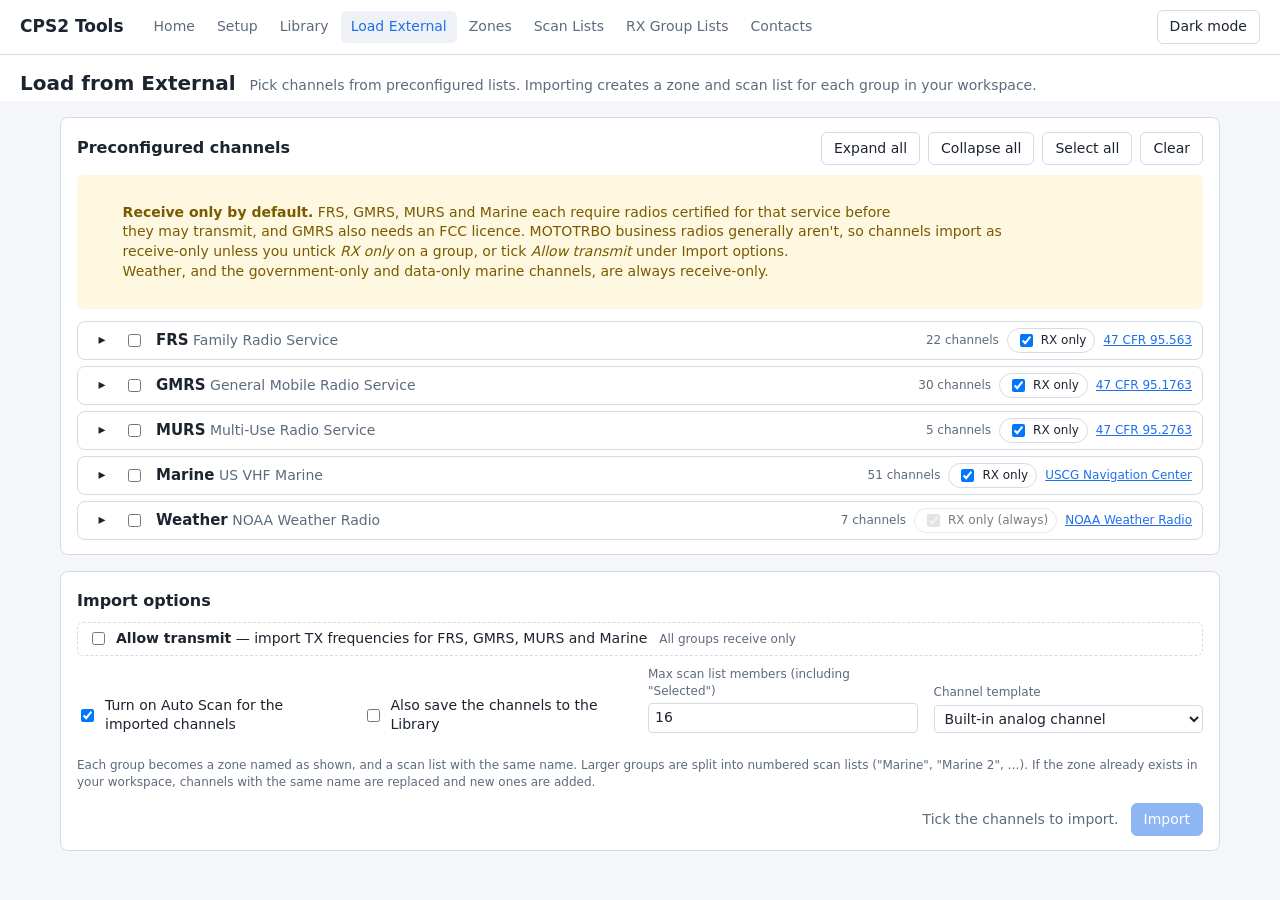
==== public/external/index.html @ ddf3ffe8 "Add CPS2 Tools: web editors for MOTOTRBO CPS2 codeplug XML Browser-based editors for CPS2 data that " ====
<!doctype html>
<html lang="en">
<head>
  <meta charset="utf-8">
  <meta name="viewport" content="width=device-width, initial-scale=1">
  <title>Load from External · CPS2 Tools</title>
  <link rel="stylesheet" href="../styles.css">
  <script>
    // Apply the saved theme before first paint to avoid a flash. Light is the default.
    try { if (localStorage.getItem('theme') === 'dark') document.documentElement.dataset.theme = 'dark'; } catch {}
  </script>
</head>
<body data-page="external" data-base="../">
  <div class="page-title">
    <h1>Load from External</h1>
    <span class="sub">Pick channels from preconfigured lists. Importing creates a zone and scan list for each group in your workspace.</span>
  </div>

  <main class="external">
    <section class="panel">
      <div class="panel-head">
        <h2>Preconfigured channels</h2>
        <div class="actions">
          <button id="expandAll" class="ghost">Expand all</button>
          <button id="collapseAll" class="ghost">Collapse all</button>
          <button id="selectAll" class="ghost">Select all</button>
          <button id="selectNone" class="ghost">Clear</button>
        </div>
      </div>
      <div class="msg ext-legal">
        <strong>Receive only by default.</strong> FRS, GMRS, MURS and Marine each require radios certified for that service before
        they may transmit, and GMRS also needs an FCC licence. MOTOTRBO business radios generally aren't, so channels import as
        receive-only unless you untick <em>RX only</em> on a group, or tick <em>Allow transmit</em> under Import options.
        Weather, and the government-only and data-only marine channels, are always receive-only.
      </div>
      <div id="tree" class="ext-tree"></div>
    </section>

    <section class="panel">
      <h2 class="section-title">Import options</h2>
      <div class="ext-options">
        <div class="ext-tx">
          <label class="dialog-check"><input id="optAllowTx" type="checkbox"> <span><strong>Allow transmit</strong> — import TX frequencies for FRS, GMRS, MURS and Marine</span></label>
          <span id="txState" class="muted small"></span>
        </div>
        <label class="dialog-check"><input id="optAutoScan" type="checkbox" checked> <span>Turn on Auto Scan for the imported channels</span></label>
        <label class="dialog-check"><input id="optLibrary" type="checkbox"> <span>Also save the channels to the Library</span></label>
        <label class="dialog-field"><span>Max scan list members (including "Selected")</span><input id="optScanMax" type="number" min="2" max="64" value="16"></label>
        <label class="dialog-field"><span>Channel template</span><select id="optTemplate"></select></label>
      </div>
      <p class="muted small">Each group becomes a zone named as shown, and a scan list with the same name. Larger groups are split
        into numbered scan lists ("Marine", "Marine 2", …). If the zone already exists in your workspace, channels with the same
        name are replaced and new ones are added.</p>
      <div class="ext-footer">
        <span id="summary" class="muted"></span>
        <button id="importBtn" class="primary" disabled>Import</button>
      </div>
      <div id="result" class="ext-result" hidden></div>
    </section>
  </main>

  <script src="../common.js"></script>
  <script src="../grid.js"></script>
  <script src="../libclient.js"></script>
  <script src="../templates.js"></script>
  <script src="../rrimport.js"></script>
  <script src="../builders.js"></script>
  <script src="data.js"></script>
  <script src="external.js"></script>
</body>
</html>
---- public/styles.css ----
:root {
  --bg: #f4f6f9;
  --panel: #ffffff;
  --text: #1c2430;
  --muted: #5d6b7e;
  --border: #d5dbe3;
  --grid-line: #e3e7ed;
  --head-bg: #eef1f5;
  --accent: #1f6feb;
  --accent-text: #ffffff;
  --danger: #c93c37;
  --changed: #fff4c2;
  --new: #e3f6e8;
  --error: #fde3e1;
  --error-border: #e06c65;
  --warn-bg: #fff8e1;
  --warn-text: #7a5a00;
  --ok-bg: #e7f5ec;
  --ok-text: #1d6b3a;
  --input-bg: #ffffff;
  --focus: #1f6feb55;
  color-scheme: light;
}

/* Dark theme is opt-in via the header toggle; light is the default. */
:root[data-theme="dark"] {
  color-scheme: dark;
  --bg: #11151b;
  --panel: #1a2029;
  --text: #e3e8ef;
  --muted: #93a0b2;
  --border: #2e3744;
  --grid-line: #283040;
  --head-bg: #222a35;
  --accent: #4b8ff5;
  --danger: #e0625c;
  --changed: #4a4013;
  --new: #183a26;
  --error: #4a1f1d;
  --error-border: #e0625c;
  --warn-bg: #3a3212;
  --warn-text: #f0d68a;
  --ok-bg: #173323;
  --ok-text: #8fdcaa;
  --input-bg: #141920;
  --focus: #4b8ff566;
}

* { box-sizing: border-box; }

body {
  margin: 0;
  background: var(--bg);
  color: var(--text);
  font: 14px/1.4 system-ui, -apple-system, "Segoe UI", Roboto, sans-serif;
}

a { color: var(--accent); }

.topbar {
  padding: 10px 20px;
  border-bottom: 1px solid var(--border);
  background: var(--panel);
  display: flex;
  gap: 20px;
  align-items: center;
  flex-wrap: wrap;
}
.topbar .brand { font-weight: 700; font-size: 17px; color: var(--text); text-decoration: none; }
.site-nav { display: flex; gap: 2px; flex-wrap: wrap; }
.site-nav a {
  color: var(--muted);
  text-decoration: none;
  padding: 6px 10px;
  border-radius: 6px;
  font-weight: 500;
}
.site-nav a:hover { color: var(--text); background: var(--head-bg); }
.site-nav a.active { color: var(--accent); background: var(--head-bg); }
.topbar .theme-btn { margin-left: auto; }

.page-title {
  padding: 14px 20px 4px;
  background: var(--panel);
  display: flex;
  gap: 14px;
  align-items: baseline;
  flex-wrap: wrap;
}
.page-title h1 { margin: 0; font-size: 20px; }
.page-title .sub { color: var(--muted); }

.muted { color: var(--muted); }
.small { font-size: 12px; }

main { padding: 16px 20px 40px; display: flex; flex-direction: column; gap: 16px; }

/* Home page */
.home { max-width: 1000px; margin: 0 auto; }
.hero h1 { margin: 12px 0 6px; font-size: 28px; }
.hero p { margin: 0; color: var(--muted); font-size: 15px; max-width: 70ch; }
.cards { display: grid; grid-template-columns: repeat(auto-fill, minmax(220px, 1fr)); gap: 14px; }
.card {
  display: flex; flex-direction: column; gap: 6px;
  padding: 16px 18px;
  background: var(--panel);
  border: 1px solid var(--border);
  border-radius: 10px;
  color: var(--text);
  text-decoration: none;
  transition: border-color .15s, transform .15s;
}
.card:hover { border-color: var(--accent); transform: translateY(-1px); }
.card h2 { margin: 0; font-size: 17px; }
.card p { margin: 0; color: var(--muted); flex: 1; }
.card-go { color: var(--accent); font-weight: 600; font-size: 13px; }
.how { background: var(--panel); border: 1px solid var(--border); border-radius: 10px; padding: 14px 18px; }
.how h2 { margin: 0 0 6px; font-size: 16px; }
.how ol { margin: 0 0 8px; padding-left: 20px; display: flex; flex-direction: column; gap: 4px; }

/* List editors: grid of lists beside the selected list's members */
.list-layout { display: grid; grid-template-columns: minmax(0, 1fr) 340px; gap: 16px; align-items: start; }
@media (max-width: 1000px) { .list-layout { grid-template-columns: 1fr; } }
.members-panel { border: 1px solid var(--border); border-radius: 6px; padding: 10px 12px; }
.members-head { display: flex; justify-content: space-between; align-items: center; gap: 8px; flex-wrap: wrap; }
.members-head h3 { margin: 0; font-size: 14px; }
.members-head button { padding: 4px 8px; font-size: 12px; }
#memHint { margin: 4px 0 8px; }
#memList { max-height: calc(100vh - 420px); min-height: 60px; overflow: auto; }
.members { width: 100%; border-collapse: collapse; }
.members td { padding: 2px 2px; border-bottom: 1px solid var(--grid-line); }
.members td.num { width: 26px; color: var(--muted); text-align: right; padding-right: 6px; }
.members input { width: 100%; border-color: transparent; background: transparent; }
.members input:hover { border-color: var(--border); }
.members tr.changed input { background: var(--changed); }
.mem-btns { white-space: nowrap; width: 1%; }
.mem-btns button { padding: 2px 7px; font-size: 12px; }
.mem-add { display: flex; gap: 6px; margin-top: 8px; }
.mem-add input { flex: 1; min-width: 0; }
.mem-add[hidden], #memActions[hidden] { display: none; }
#memPasteText { min-height: 240px; margin-bottom: 10px; }

.tabs {
  display: flex;
  gap: 4px;
  padding: 10px 20px 0;
  background: var(--panel);
  border-bottom: 1px solid var(--border);
  position: sticky; top: 0; z-index: 10;
}
.tabs .tab {
  display: inline-flex; align-items: center; gap: 8px;
  padding: 8px 18px;
  border: 1px solid transparent;
  border-bottom: 0;
  border-radius: 8px 8px 0 0;
  background: transparent;
  color: var(--muted);
  font-weight: 600;
  margin-bottom: -1px;
}
.tabs .tab .step { background: var(--muted); }
.tabs .tab:hover:not(:disabled) { color: var(--text); filter: none; }
.tabs .tab.active {
  background: var(--bg);
  border-color: var(--border);
  color: var(--text);
}
.tabs .tab.active .step { background: var(--accent); }
.tabs .tab:disabled { opacity: .45; }

/* Tabs give each panel the full height of the page. */
#xmlInput, #xmlOutput { min-height: calc(100vh - 260px); }
.grid-wrap { max-height: calc(100vh - 330px); min-height: 200px; }

.panel {
  background: var(--panel);
  border: 1px solid var(--border);
  border-radius: 8px;
  padding: 14px 16px;
}
.panel-head { display: flex; justify-content: space-between; align-items: center; gap: 12px; flex-wrap: wrap; margin-bottom: 10px; }
.panel-head h2 { margin: 0; font-size: 16px; display: flex; align-items: center; gap: 8px; }
.step {
  display: inline-grid; place-items: center;
  width: 22px; height: 22px; border-radius: 50%;
  background: var(--accent); color: var(--accent-text); font-size: 12px;
}
.actions { display: flex; gap: 8px; flex-wrap: wrap; }

textarea {
  width: 100%;
  min-height: 180px;
  resize: vertical;
  font: 12px/1.4 Consolas, "Cascadia Mono", Menlo, monospace;
  background: var(--input-bg);
  color: var(--text);
  border: 1px solid var(--border);
  border-radius: 6px;
  padding: 8px;
}

button {
  font: inherit;
  padding: 6px 12px;
  border-radius: 6px;
  border: 1px solid var(--border);
  background: var(--head-bg);
  color: var(--text);
  cursor: pointer;
}
button:hover { filter: brightness(0.96); }
button.primary { background: var(--accent); border-color: var(--accent); color: var(--accent-text); }
button.ghost { background: transparent; }
button.danger { color: var(--danger); }
button:disabled { opacity: .5; cursor: default; }

.msg { margin-top: 8px; padding: 8px 10px; border-radius: 6px; white-space: pre-wrap; }
.msg.error { background: var(--error); }
.msg.ok { background: var(--ok-bg); color: var(--ok-text); }

.zone-tabs { display: flex; gap: 6px; flex-wrap: wrap; margin-bottom: 10px; }
.zone-tabs:empty { display: none; }
.zone-pick { display: flex; align-items: center; gap: 8px; font-weight: 600; width: 100%; max-width: 480px; }
.zone-pick span { white-space: nowrap; }
.zone-pick select { flex: 1; min-width: 0; font-weight: 400; }

.zone-form { display: flex; gap: 14px; flex-wrap: wrap; align-items: flex-end; margin-bottom: 12px; }
.zone-form label { display: flex; flex-direction: column; gap: 3px; font-size: 12px; color: var(--muted); }
.zone-form input, .zone-form select { min-width: 180px; }

input, select {
  font: inherit;
  color: var(--text);
  background: var(--input-bg);
  border: 1px solid var(--border);
  border-radius: 4px;
  padding: 4px 6px;
}
input:focus, select:focus { outline: 2px solid var(--focus); outline-offset: 0; border-color: var(--accent); }

.toolbar { display: flex; justify-content: space-between; gap: 12px; flex-wrap: wrap; margin-bottom: 8px; }
.toolbar .group { display: flex; gap: 6px; flex-wrap: wrap; align-items: center; }
.seg { display: inline-flex; gap: 4px; align-items: center; padding: 4px 8px; border: 1px solid var(--border); border-radius: 6px; cursor: pointer; }

.menu { position: relative; }
.menu-list {
  position: absolute; top: calc(100% + 4px); left: 0; z-index: 20;
  min-width: 200px;
  display: flex; flex-direction: column;
  background: var(--panel);
  border: 1px solid var(--border);
  border-radius: 6px;
  box-shadow: 0 6px 18px #0002;
  padding: 4px;
}
.menu-list[hidden] { display: none; }
.menu-list button { border: 0; background: transparent; text-align: left; border-radius: 4px; white-space: nowrap; }
.menu-list button:hover { background: var(--head-bg); filter: none; }

.dialog {
  border: 1px solid var(--border);
  border-radius: 10px;
  background: var(--panel);
  color: var(--text);
  padding: 18px 20px;
  width: min(420px, calc(100vw - 32px));
  box-shadow: 0 12px 40px #0004;
}
.dialog::backdrop { background: #0005; }
.dialog h3 { margin: 0 0 6px; font-size: 16px; }
.dialog-desc { margin: 0 0 12px; color: var(--muted); }
.dialog fieldset { border: 1px solid var(--border); border-radius: 6px; padding: 8px 12px; margin: 0 0 12px; display: flex; flex-direction: column; gap: 6px; }
.dialog legend { color: var(--muted); font-size: 12px; padding: 0 4px; }
.dialog fieldset label { display: flex; gap: 6px; align-items: center; cursor: pointer; }
.dialog fieldset label:has(input:disabled) { opacity: .5; cursor: default; }
.dialog-field { display: flex; flex-direction: column; gap: 4px; font-size: 12px; color: var(--muted); margin-bottom: 12px; }
.dialog-field[hidden] { display: none; }
.dialog-field input { font-size: 14px; }
.dialog-actions { display: flex; justify-content: flex-end; gap: 8px; margin-top: 4px; }

.bulk { display: flex; gap: 8px; align-items: center; flex-wrap: wrap; margin-bottom: 8px; }
.bulk-label { color: var(--muted); }
.hint { color: var(--muted); font-size: 12px; margin-left: auto; }

.warnings { display: flex; flex-direction: column; gap: 4px; margin-bottom: 8px; }
.warnings:empty { display: none; }
.warnings div { background: var(--warn-bg); color: var(--warn-text); padding: 5px 10px; border-radius: 5px; font-size: 13px; }

.grid-wrap {
  overflow: auto;
  border: 1px solid var(--border);
  border-radius: 6px;
}
.grid { border-collapse: separate; border-spacing: 0; font-size: 13px; }
.grid th, .grid td {
  border-right: 1px solid var(--grid-line);
  border-bottom: 1px solid var(--grid-line);
  padding: 0;
  white-space: nowrap;
}
.grid thead th {
  position: sticky; top: 0; z-index: 2;
  background: var(--head-bg);
  padding: 6px 8px;
  text-align: left;
  font-weight: 600;
}
.grid thead th small { display: block; font-weight: 400; color: var(--muted); font-size: 10px; }
.grid .sticky { position: sticky; left: 0; z-index: 1; background: var(--panel); }
.grid .sticky2 { position: sticky; left: 34px; z-index: 1; background: var(--panel); }
.grid thead .sticky, .grid thead .sticky2 { z-index: 3; background: var(--head-bg); }
.grid td.num { text-align: center; color: var(--muted); padding: 0 6px; width: 34px; min-width: 34px; }
.grid td.num label { display: flex; align-items: center; gap: 4px; cursor: pointer; }

.grid td input, .grid td select {
  border: 0;
  border-radius: 0;
  background: transparent;
  padding: 5px 6px;
  width: 100%;
  min-width: 70px;
}
.grid td input[type=checkbox] { width: auto; min-width: 0; margin: 0 auto; display: block; }
.grid td.w-alias input { min-width: 150px; }
.grid td.w-freq input { min-width: 100px; font-variant-numeric: tabular-nums; }
.grid td.w-text input { min-width: 140px; }
.grid td.disabled { background: repeating-linear-gradient(45deg, transparent 0 5px, var(--grid-line) 5px 6px); }
.grid td.changed { background: var(--changed); }
.grid tr.new td:not(.num) { background: var(--new); }
.grid tr.checked td { box-shadow: inset 0 0 0 9999px #1f6feb14; }
.grid td.invalid { box-shadow: inset 0 0 0 2px var(--error-border); }
.grid td.readonly input { color: var(--muted); }

.toast {
  position: fixed; bottom: 20px; left: 50%; transform: translateX(-50%);
  background: var(--text); color: var(--panel);
  padding: 8px 16px; border-radius: 6px; font-size: 13px;
  box-shadow: 0 4px 14px #0004;
}

.grid tbody tr.active td.num { box-shadow: inset 3px 0 0 var(--accent); }
.grid tbody tr.active td { background-color: var(--head-bg); }
.grid td.extra { text-align: center; padding: 0 10px; color: var(--muted); }

/* Links and file inputs styled as buttons */
.button {
  display: inline-flex; align-items: center;
  font: inherit;
  padding: 6px 12px;
  border-radius: 6px;
  border: 1px solid var(--border);
  background: var(--head-bg);
  color: var(--text);
  text-decoration: none;
  cursor: pointer;
}
.button.primary { background: var(--accent); border-color: var(--accent); color: var(--accent-text); }
.button.ghost { background: transparent; }
.button.danger { color: var(--danger); }
.button:hover { filter: brightness(0.96); }

.warn-text { color: var(--warn-text); }
.ws-row { display: flex; justify-content: space-between; gap: 12px; flex-wrap: wrap; margin-top: 6px; align-items: center; }
.ws-row label { display: inline-flex; gap: 5px; align-items: center; color: var(--muted); cursor: pointer; }
.out-opt { display: inline-flex; gap: 6px; align-items: center; margin-bottom: 8px; color: var(--muted); cursor: pointer; }

.menu-list hr { border: 0; border-top: 1px solid var(--border); margin: 4px 2px; }
.dialog-check { display: flex; gap: 8px; align-items: center; margin-bottom: 10px; cursor: pointer; }
.dialog-field select { font-size: 14px; }

.members tr.unknown input { color: var(--danger); text-decoration: underline dotted; }
.mem-zone { display: flex; gap: 6px; align-items: center; flex-wrap: wrap; margin-top: 8px; padding-top: 8px; border-top: 1px dashed var(--border); }
.mem-zone[hidden] { display: none; }
.mem-zone select { flex: 1; min-width: 0; }

/* Setup page */
.setup { max-width: 1100px; margin: 0 auto; width: 100%; }
.setup #setupInput { min-height: 180px; }
.section-title { font-size: 16px; margin: 4px 0 10px; }
.ws-cards { display: grid; grid-template-columns: repeat(auto-fill, minmax(250px, 1fr)); gap: 14px; }
.ws-card {
  display: flex; flex-direction: column; gap: 4px;
  background: var(--panel);
  border: 1px solid var(--border);
  border-radius: 10px;
  padding: 14px 16px;
}
.ws-card.empty { border-style: dashed; }
.ws-card h3 { margin: 0; font-size: 15px; }
.ws-card p { margin: 0; }
.ws-card .actions { margin-top: auto; padding-top: 10px; }
.ws-card .actions .button, .ws-card .actions button { padding: 4px 10px; font-size: 13px; }
.ws-card-head { display: flex; justify-content: space-between; align-items: center; gap: 4px 8px; flex-wrap: wrap; }
.ws-card-head h3 { white-space: nowrap; }
.ws-count { font-size: 20px; font-weight: 600; }
.ws-names { overflow-wrap: anywhere; }
.badge { font-size: 11px; font-weight: 600; padding: 2px 8px; border-radius: 999px; white-space: nowrap; }
.badge.warn { background: var(--warn-bg); color: var(--warn-text); }
.badge.ok { background: var(--ok-bg); color: var(--ok-text); }
.ws-tools { display: flex; justify-content: space-between; align-items: center; gap: 12px; flex-wrap: wrap; }
.ws-tools h2 { margin: 0 0 4px; font-size: 15px; }
.ws-tools p { margin: 0; }
.card.setup-card { border-color: var(--accent); }

/* Library */
.tab-count { font-size: 11px; font-weight: 600; color: var(--muted); background: var(--head-bg); border-radius: 999px; padding: 1px 7px; }
.tab-count:empty { display: none; }
.lib-search { min-width: 280px; }
.lib-grid td.lib-summary { padding: 4px 8px; white-space: nowrap; }
.lib-grid td.lib-cell { padding: 4px 8px; }
.lib-grid td.lib-empty { padding: 24px; text-align: center; color: var(--muted); }
.lib-grid td.w-text input { min-width: 160px; }
.dialog-wide { width: min(860px, calc(100vw - 32px)); }
.dialog-wide textarea { min-height: 200px; margin-bottom: 10px; }
.lib-picker-bar { display: flex; gap: 6px; margin-bottom: 8px; }
.lib-picker-bar .lib-search { flex: 1; min-width: 0; }
.lib-picker-list { max-height: 55vh; overflow: auto; border: 1px solid var(--border); border-radius: 6px; margin-bottom: 10px; }
.lib-table { width: 100%; border-collapse: collapse; font-size: 13px; }
.lib-table th { position: sticky; top: 0; background: var(--head-bg); text-align: left; padding: 6px 8px; }
.lib-table td { padding: 4px 8px; border-top: 1px solid var(--grid-line); }
.lib-table tr.checked td { background: #1f6feb14; }
.lib-table .badge { margin-left: 6px; }
.dialog-actions { align-items: center; }
.dialog-actions-stack { flex-direction: column; align-items: stretch; }
.menu-file { width: 100%; border: 0; justify-content: flex-start; }
.menu-list { right: 0; left: auto; }
.toolbar .menu-list { left: 0; right: auto; }
.panel .toolbar .group:last-child .menu-list { left: auto; right: 0; }

/* RadioReference import */
.dialog-xwide { width: min(1100px, calc(100vw - 32px)); }
.dialog-xwide textarea { min-height: 150px; margin-bottom: 10px; }
.rr-options { display: grid; grid-template-columns: repeat(auto-fill, minmax(220px, 1fr)); gap: 0 14px; align-items: end; }
.rr-options .dialog-field { margin-bottom: 8px; }
.rr-options .dialog-check { grid-column: span 2; margin-bottom: 6px; }
.rr-summary { margin: 4px 0 8px; font-size: 13px; }
.rr-preview { max-height: 40vh; }
.lib-table tr.skip td { color: var(--muted); text-decoration: line-through; }
.lib-table td.rr-notes { color: var(--warn-text); font-size: 12px; }
.lib-table td.num-cell { font-variant-numeric: tabular-nums; white-space: nowrap; }

.zone-tabs { align-items: center; gap: 10px; }
.zone-btns { display: flex; gap: 6px; flex-wrap: wrap; }
.zone-btns button { padding: 4px 10px; font-size: 13px; }

.grid td.grid-empty { padding: 22px; color: var(--muted); text-align: center; white-space: normal; }

/* Load from External */
.external { max-width: 1200px; margin: 0 auto; width: 100%; }
.ext-legal { background: var(--warn-bg); color: var(--warn-text); margin: 0 0 12px; }
.ext-tree { display: flex; flex-direction: column; gap: 6px; }
.ext-group { border: 1px solid var(--border); border-radius: 8px; }
.ext-group.open { border-color: var(--accent); }
.ext-head { display: flex; align-items: center; gap: 8px; padding: 6px 10px; flex-wrap: wrap; }
.ext-toggle { width: 28px; padding: 2px 0; border: 0; font-size: 14px; }
.ext-label { border: 0; background: transparent; padding: 2px 4px; text-align: left; }
.ext-label strong { font-size: 15px; }
.ext-count { margin-left: auto; color: var(--muted); font-size: 12px; }
.ext-body { padding: 0 12px 12px 46px; }
.ext-body > p { margin: 0 0 8px; }
.ext-opts { display: flex; gap: 16px; align-items: flex-end; flex-wrap: wrap; margin-bottom: 8px; }
.ext-opts .dialog-field { margin: 0; min-width: 220px; }
.ext-opts .dialog-check { margin: 0 0 6px; }
.ext-items .badge { margin-right: 4px; }
.ext-options { display: grid; grid-template-columns: repeat(auto-fill, minmax(260px, 1fr)); gap: 4px 16px; align-items: end; }
.ext-footer { display: flex; justify-content: flex-end; align-items: center; gap: 12px; margin-top: 10px; flex-wrap: wrap; }
.ext-result { margin-top: 12px; padding: 12px 14px; border-radius: 8px; background: var(--ok-bg); }
.ext-result h3 { margin: 0 0 6px; font-size: 15px; }
.ext-result ul { margin: 0 0 8px; padding-left: 18px; }
@media (max-width: 700px) { .ext-body { padding-left: 12px; } }
.ext-rx { display: inline-flex; gap: 5px; align-items: center; font-size: 12px; padding: 2px 8px; border: 1px solid var(--border); border-radius: 999px; cursor: pointer; }
.ext-rx:has(input:disabled) { opacity: .6; cursor: default; }
.ext-tx { grid-column: 1 / -1; display: flex; gap: 12px; align-items: center; flex-wrap: wrap; padding: 6px 10px; border: 1px dashed var(--border); border-radius: 6px; margin-bottom: 6px; }
.ext-tx .dialog-check { margin: 0; }
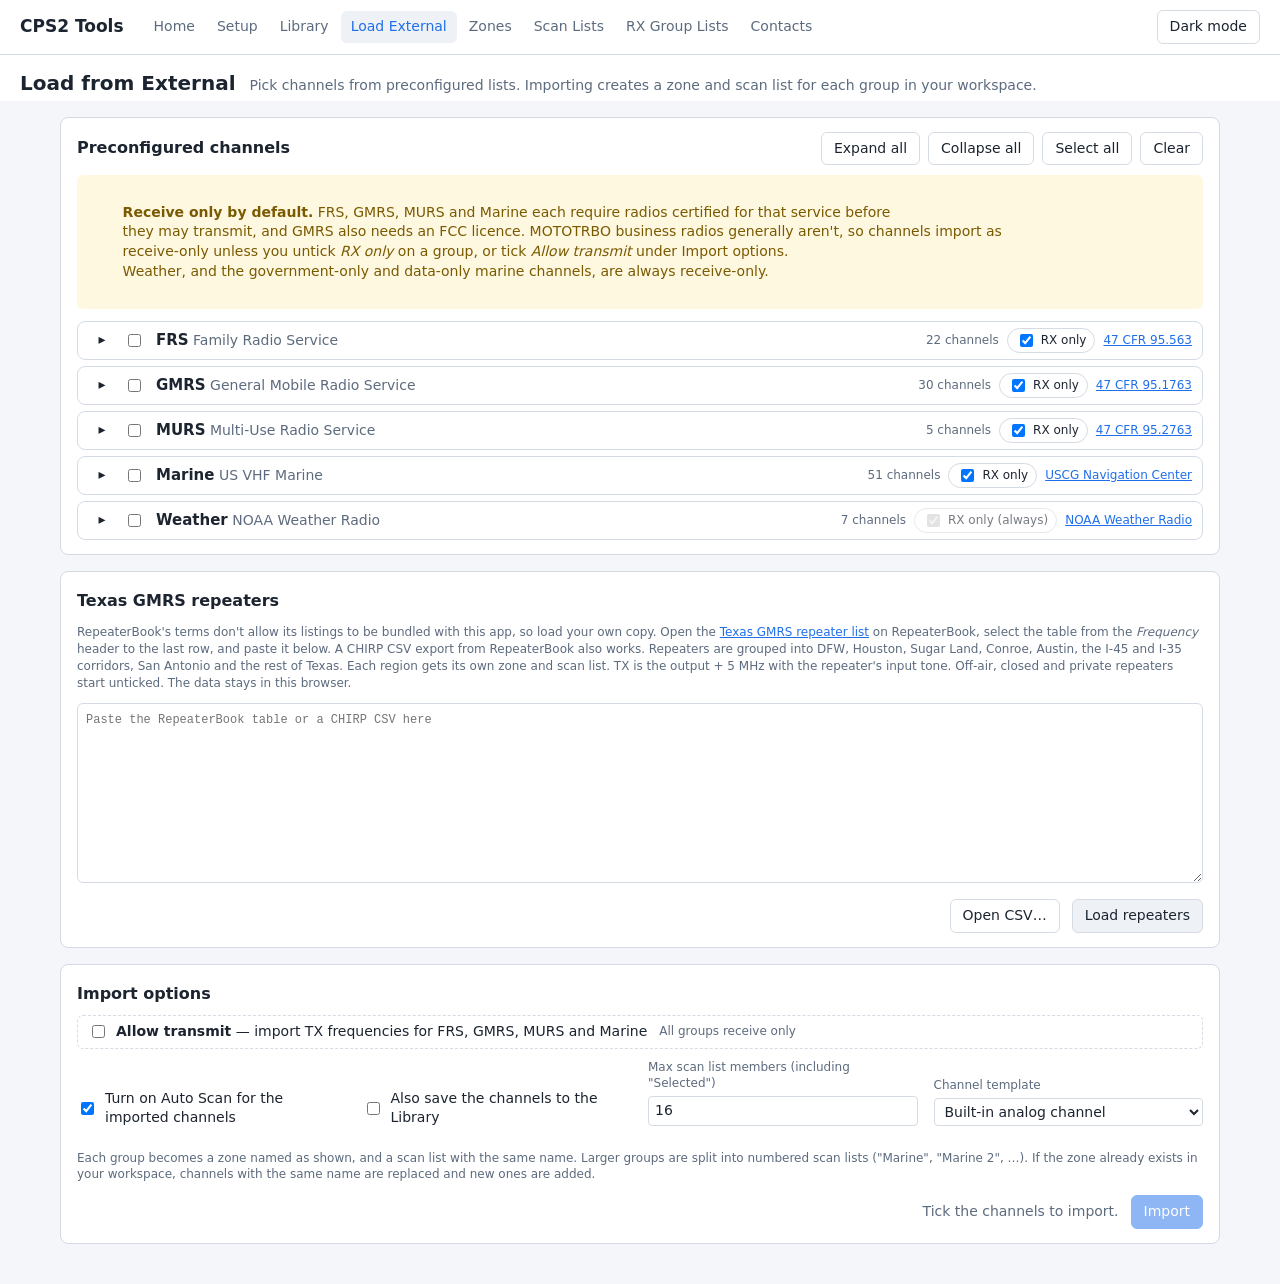
==== commit 71ad9f88: "Add Texas GMRS repeater loader to Load from External Paste the RepeaterBook Texas GMRS table or open" ====
--- a/public/external/index.html
+++ b/public/external/index.html
@@ -37,6 +37,25 @@
     </section>
 
     <section class="panel">
+      <h2 class="section-title">Texas GMRS repeaters</h2>
+      <p class="muted small">RepeaterBook's terms don't allow its listings to be bundled with this app, so load your own copy.
+        Open the <a href="https://www.repeaterbook.com/gmrs/Display_SS.php?state_id=48" target="_blank" rel="noopener">Texas GMRS repeater list</a> on RepeaterBook, select the table from
+        the <em>Frequency</em> header to the last row, and paste it below. A CHIRP CSV export from RepeaterBook also works.
+        Repeaters are grouped into DFW, Houston, Sugar Land, Conroe, Austin, the I-45 and I-35 corridors, San Antonio and the rest of Texas.
+        Each region gets its own zone and scan list. TX is the output + 5 MHz with the repeater's input tone.
+        Off-air, closed and private repeaters start unticked. The data stays in this browser.</p>
+      <textarea id="rbText" class="ext-rb-text" rows="6" spellcheck="false" placeholder="Paste the RepeaterBook table or a CHIRP CSV here"></textarea>
+      <div class="ext-footer">
+        <label class="button ghost">Open CSV… <input id="rbFile" type="file" accept=".csv,.txt,text/csv,text/plain" hidden></label>
+        <button id="rbClear" class="ghost" hidden>Clear</button>
+        <button id="rbLoad">Load repeaters</button>
+      </div>
+      <div id="rbMsg" class="msg" hidden></div>
+      <p id="rbCredit" class="muted small" hidden>Data courtesy of <a href="https://www.repeaterbook.com" target="_blank" rel="noopener">RepeaterBook.com</a>.</p>
+      <div id="rbTree" class="ext-tree"></div>
+    </section>
+
+    <section class="panel">
       <h2 class="section-title">Import options</h2>
       <div class="ext-options">
         <div class="ext-tx">
@@ -66,6 +85,7 @@
   <script src="../rrimport.js"></script>
   <script src="../builders.js"></script>
   <script src="data.js"></script>
+  <script src="repeaters.js"></script>
   <script src="external.js"></script>
 </body>
 </html>
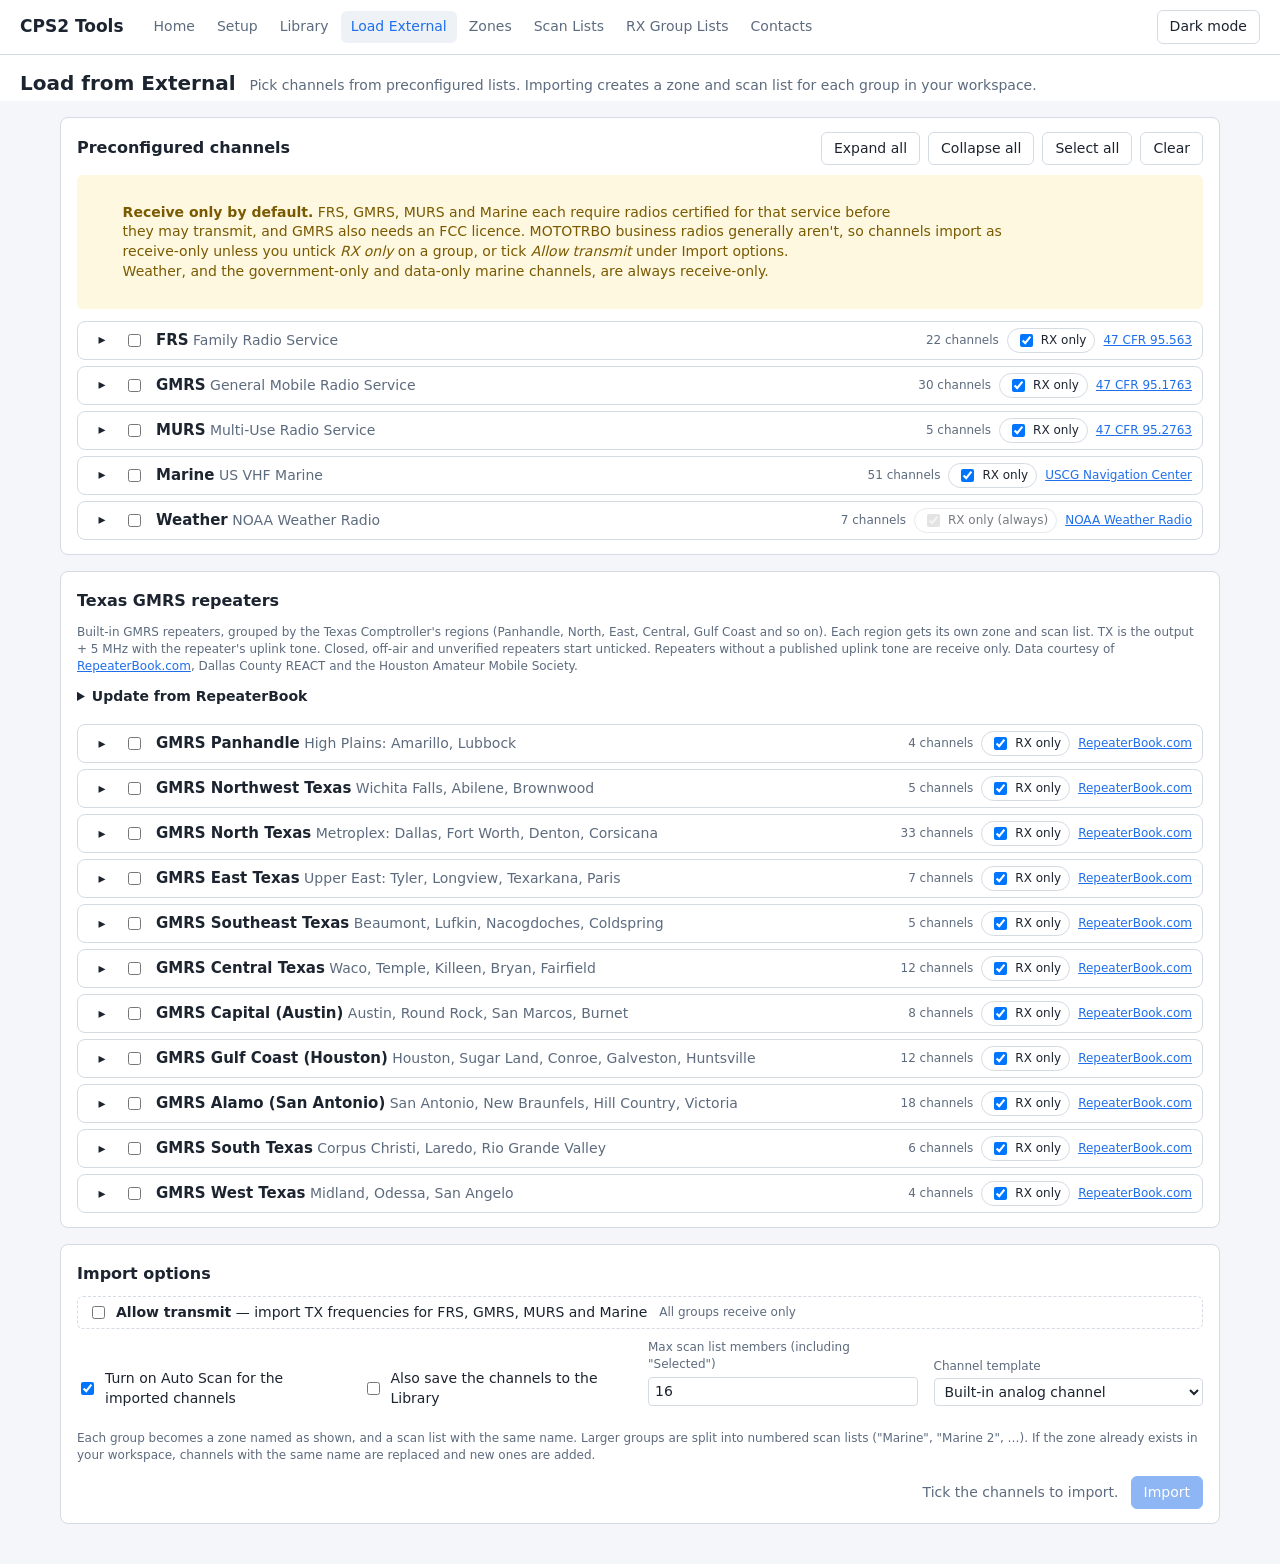
==== commit 3b2d41e6: "Built-in Texas GMRS repeaters sorted by Comptroller region 114 repeaters (95 from RepeaterBook's Tex" ====
--- a/public/external/index.html
+++ b/public/external/index.html
@@ -38,12 +38,17 @@
 
     <section class="panel">
       <h2 class="section-title">Texas GMRS repeaters</h2>
-      <p class="muted small">RepeaterBook's terms don't allow its listings to be bundled with this app, so load your own copy.
-        Open the <a href="https://www.repeaterbook.com/gmrs/Display_SS.php?state_id=48" target="_blank" rel="noopener">Texas GMRS repeater list</a> on RepeaterBook, select the table from
-        the <em>Frequency</em> header to the last row, and paste it below. A CHIRP CSV export from RepeaterBook also works.
-        Repeaters are grouped into DFW, Houston, Sugar Land, Conroe, Austin, the I-45 and I-35 corridors, San Antonio and the rest of Texas.
-        Each region gets its own zone and scan list. TX is the output + 5 MHz with the repeater's input tone.
-        Off-air, closed and private repeaters start unticked. The data stays in this browser.</p>
+      <p class="muted small">Built-in GMRS repeaters, grouped by the Texas Comptroller's regions (Panhandle, North, East, Central,
+        Gulf Coast and so on). Each region gets its own zone and scan list. TX is the output + 5 MHz with the repeater's uplink tone.
+        Closed, off-air and unverified repeaters start unticked. Repeaters without a published uplink tone are receive only.
+        Data courtesy of <a href="https://www.repeaterbook.com" target="_blank" rel="noopener">RepeaterBook.com</a>,
+        Dallas County REACT and the Houston Amateur Mobile Society.</p>
+      <details class="ext-rb-update">
+        <summary>Update from RepeaterBook</summary>
+        <p class="muted small">To add newer listings, open the
+          <a href="https://www.repeaterbook.com/gmrs/Display_SS.php?state_id=48" target="_blank" rel="noopener">Texas GMRS repeater list</a>,
+          select the table from the <em>Frequency</em> header to the last row, and paste it below (a CHIRP CSV export also works).
+          Repeaters already built in are skipped. New ones join their region. The pasted data stays in this browser.</p>
       <textarea id="rbText" class="ext-rb-text" rows="6" spellcheck="false" placeholder="Paste the RepeaterBook table or a CHIRP CSV here"></textarea>
       <div class="ext-footer">
         <label class="button ghost">Open CSV… <input id="rbFile" type="file" accept=".csv,.txt,text/csv,text/plain" hidden></label>
@@ -51,7 +56,7 @@
         <button id="rbLoad">Load repeaters</button>
       </div>
       <div id="rbMsg" class="msg" hidden></div>
-      <p id="rbCredit" class="muted small" hidden>Data courtesy of <a href="https://www.repeaterbook.com" target="_blank" rel="noopener">RepeaterBook.com</a>.</p>
+      </details>
       <div id="rbTree" class="ext-tree"></div>
     </section>
 
@@ -85,6 +90,7 @@
   <script src="../rrimport.js"></script>
   <script src="../builders.js"></script>
   <script src="data.js"></script>
+  <script src="txgmrs-data.js"></script>
   <script src="repeaters.js"></script>
   <script src="external.js"></script>
 </body>
--- a/public/styles.css
+++ b/public/styles.css
@@ -465,6 +465,8 @@
 .ext-items .badge { margin-right: 4px; }
 .ext-options { display: grid; grid-template-columns: repeat(auto-fill, minmax(260px, 1fr)); gap: 4px 16px; align-items: end; }
 .ext-footer { display: flex; justify-content: flex-end; align-items: center; gap: 12px; margin-top: 10px; flex-wrap: wrap; }
+.ext-rb-update { margin: 4px 0 12px; }
+.ext-rb-update > summary { cursor: pointer; font-weight: 600; margin-bottom: 6px; }
 .ext-result { margin-top: 12px; padding: 12px 14px; border-radius: 8px; background: var(--ok-bg); }
 .ext-result h3 { margin: 0 0 6px; font-size: 15px; }
 .ext-result ul { margin: 0 0 8px; padding-left: 18px; }
